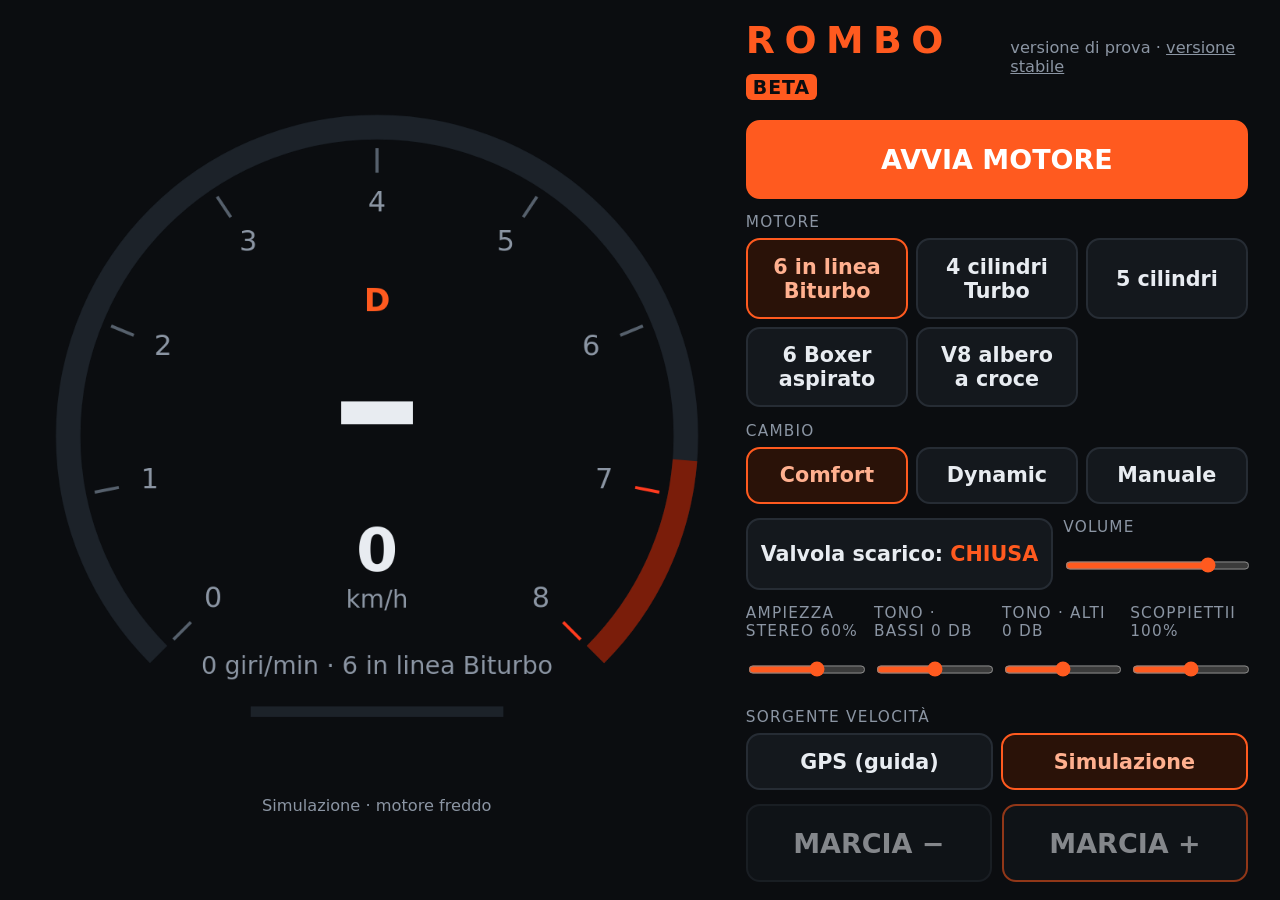
==== beta/index.html @ 0d815f4f "Beta in /beta/ (scope e cache separati rombo-beta-v1): GPS con modello veicolo come Simulazione, cam" ====
<!doctype html>
<html lang="it">
<head>
<meta charset="utf-8">
<meta name="viewport" content="width=device-width, initial-scale=1, viewport-fit=cover">
<meta name="theme-color" content="#0b0d10">
<title>Rombo BETA — motore virtuale</title>
<link rel="manifest" href="manifest.webmanifest">
<link rel="icon" href="icons/icon-192.png">
<link rel="stylesheet" href="style.css">
</head>
<body>
<main id="app">
  <section id="cluster">
    <canvas id="gauge" width="900" height="900" aria-label="Contagiri"></canvas>
    <div id="status"><span id="srcStatus">Simulazione</span> · <span id="warmStatus">motore freddo</span></div>
  </section>

  <section id="controls">
    <header><h1>ROMBO <span class="beta">BETA</span></h1><span class="sub">versione di prova · <a href="../">versione stabile</a></span></header>

    <button id="startBtn" class="big primary">AVVIA MOTORE</button>

    <div class="group">
      <label>Motore</label>
      <div class="seg" id="presetSeg"></div>
    </div>

    <div class="group">
      <label>Cambio</label>
      <div class="seg" id="modeSeg">
        <button data-v="comfort">Comfort</button>
        <button data-v="dynamic">Dynamic</button>
        <button data-v="manual">Manuale</button>
      </div>
    </div>

    <div class="row">
      <button id="valveBtn" class="toggle">Valvola scarico: <b>CHIUSA</b></button>
      <div class="vol"><label for="vol">Volume</label><input id="vol" type="range" min="0" max="1" step="0.01"></div>
    </div>
    <div class="row tone">
      <div class="vol"><label for="width">Ampiezza stereo <span id="widthVal"></span></label><input id="width" type="range" min="0" max="1" step="0.05"></div>
      <div class="vol"><label for="bass">Tono · bassi <span id="bassVal"></span></label><input id="bass" type="range" min="-6" max="6" step="1"></div>
      <div class="vol"><label for="treble">Tono · alti <span id="trebleVal"></span></label><input id="treble" type="range" min="-6" max="6" step="1"></div>
      <div class="vol"><label for="pops">Scoppiettii <span id="popsVal"></span></label><input id="pops" type="range" min="0" max="2" step="0.1"></div>
    </div>

    <div class="group">
      <label>Sorgente velocità</label>
      <div class="seg" id="srcSeg">
        <button data-v="gps">GPS (guida)</button>
        <button data-v="sim">Simulazione</button>
      </div>
    </div>

    <div id="shiftRow" class="row">
      <button id="downBtn" class="big">MARCIA −</button>
      <button id="upBtn" class="big accent">MARCIA +</button>
    </div>

    <div id="simPanel" class="group">
      <div class="row">
        <button id="gasBtn" class="big hold accent">GAS</button>
        <button id="brakeBtn" class="big hold">FRENO</button>
        <button id="neutralBtn" class="toggle">Folle: <b>NO</b></button>
      </div>
      <div class="vol"><label for="thr">Pedale <span id="thrVal">100%</span></label><input id="thr" type="range" min="0.1" max="1" step="0.05"></div>
    </div>

    <details id="more">
      <summary>Altre impostazioni</summary>
      <div class="vol"><label for="sens">Sensibilità GPS (carico) <span id="sensVal"></span></label><input id="sens" type="range" min="0.3" max="3" step="0.1"></div>
      <label class="chk"><input type="checkbox" id="hybridChk"> Strato campioni reali CC0 (sperimentale, solo 4T, fino a ~3000 giri)</label>
      <label class="chk"><input type="checkbox" id="safeChk"> Modalità sicura (audio minimo: niente EQ/stereo, niente elementi media)</label>
      <label class="chk"><input type="checkbox" id="mediaChk"> Comandi volante (Media Session) — sperimentale</label>
      <label class="chk"><input type="checkbox" id="routeChk"> Instrada l'audio come sorgente media (prova se l'auto non riproduce)</label>
      <p class="hint">Tasti: ↑ / Invio / Traccia succ. / Play = marcia su · ↓ / Traccia prec. = marcia giù · W = gas · S = freno (simulazione).
      In GPS il suono segue velocità e accelerazione dell'auto; serve HTTPS e il permesso posizione.</p>
    </details>
    <details id="logPanel">
      <summary>Registro errori</summary>
      <pre id="logBox" class="log"></pre>
    </details>
  </section>
</main>
<audio id="mediaEl" playsinline></audio>
<script type="module" src="app.js"></script>
</body>
</html>
---- beta/style.css ----
:root { --bg:#0b0d10; --panel:#14181d; --line:#262c34; --txt:#e8ecf1; --dim:#8b95a3; --acc:#ff5a1f; --ok:#36c46b; }
* { box-sizing: border-box; -webkit-tap-highlight-color: transparent; }
html, body { margin:0; height:100%; background:var(--bg); color:var(--txt); font-family: system-ui, -apple-system, "Segoe UI", Roboto, sans-serif; user-select:none; touch-action: manipulation; }
#app { display:grid; grid-template-columns: 58fr 42fr; height:100vh; gap:2vh; padding:2vh 2vw; }
#cluster { display:flex; flex-direction:column; align-items:center; justify-content:center; min-height:0; }
#gauge { width:min(100%, 86vh); height:auto; aspect-ratio:1; }
#status { color:var(--dim); font-size:clamp(14px,1.8vh,24px); margin-top:1vh; }
#controls { display:flex; flex-direction:column; gap:1.6vh; overflow:auto; padding-right:.5vw; }
header { display:flex; align-items:baseline; gap:1vw; }
h1 { margin:0; font-size:clamp(26px,4.2vh,56px); letter-spacing:.25em; font-weight:800; color:var(--acc); }
.sub { color:var(--dim); font-size:clamp(14px,1.8vh,22px); }
.group { display:flex; flex-direction:column; gap:.8vh; }
.group > label, .vol label { color:var(--dim); font-size:clamp(13px,1.7vh,22px); text-transform:uppercase; letter-spacing:.08em; }
button { font:inherit; color:var(--txt); background:var(--panel); border:2px solid var(--line); border-radius:14px; padding:1.6vh 1vw; font-size:clamp(16px,2.3vh,30px); font-weight:600; cursor:pointer; }
button:active { transform:scale(.98); }
button.big { padding:2.4vh 1vw; font-size:clamp(18px,3vh,40px); flex:1; }
button.primary { background:var(--acc); border-color:var(--acc); color:#fff; }
button.primary.on { background:#2a1208; color:var(--acc); }
button.accent { border-color:var(--acc); }
button.hold.pressed { background:var(--acc); color:#fff; }
.seg { display:flex; gap:.6vw; }
.seg button { flex:1; }
.seg button.sel { background:#2a1208; border-color:var(--acc); color:#ffb08f; }
.row { display:flex; gap:.8vw; align-items:stretch; }
.toggle b { color:var(--acc); }
.toggle.on { border-color:var(--ok); } .toggle.on b { color:var(--ok); }
.vol { display:flex; flex-direction:column; flex:1; gap:.5vh; justify-content:center; }
input[type=range] { width:100%; height:5vh; accent-color: var(--acc); }
details { color:var(--dim); font-size:clamp(14px,1.8vh,22px); }
summary { cursor:pointer; padding:1vh 0; }
.chk { display:flex; gap:.8vw; align-items:center; padding:.8vh 0; color:var(--txt); }
.chk input { width:3vh; height:3vh; accent-color: var(--acc); }
.hint { line-height:1.4; }
.hidden { display:none !important; }
@media (max-aspect-ratio: 1/1) {
  #app { grid-template-columns: 1fr; height:auto; }
  #gauge { width:min(100%, 60vh); }
  button.big { padding:2vh 2vw; }
}
#shiftRow.dim button { opacity:.55; }
#presetSeg { display:grid; grid-template-columns:repeat(3,1fr); }

.log { white-space:pre-wrap; font-size:clamp(11px,1.4vh,16px); color:var(--dim); max-height:30vh; overflow:auto; background:#0b0d10; padding:.6em; border-radius:8px; }
#logPanel summary { color:var(--dim); cursor:pointer; padding:.5em 0; }

.beta{font-size:.5em;background:#ff5a1f;color:#0b0d10;border-radius:6px;padding:2px 7px;vertical-align:middle;letter-spacing:.05em}
header .sub a{color:#8b95a3}
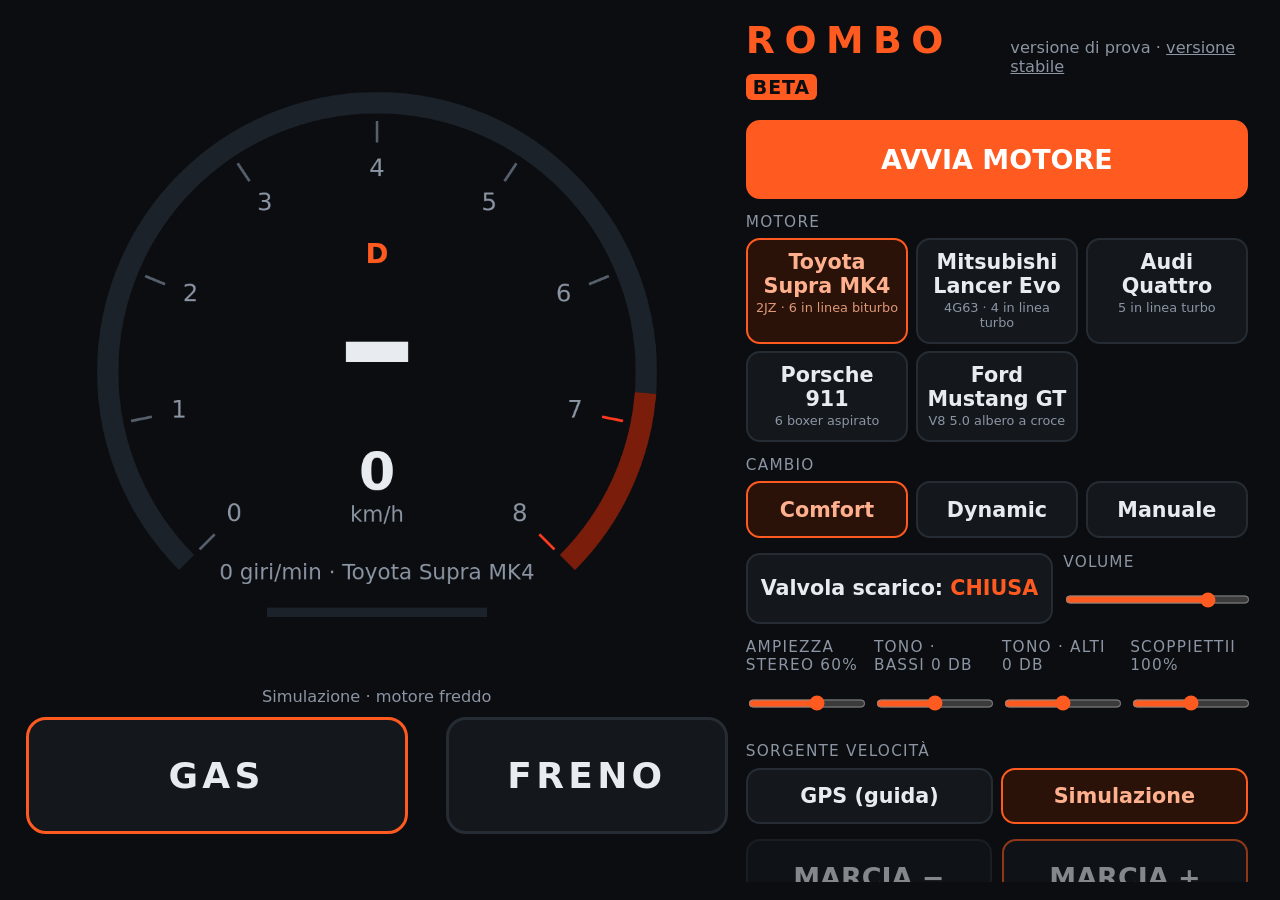
==== commit fc4ba418: "Beta: preset con nomi di auto famose (Supra MK4, Lancer Evo, Audi Quattro, Porsche 911, Mustang GT) " ====
--- a/beta/index.html
+++ b/beta/index.html
@@ -14,6 +14,10 @@
   <section id="cluster">
     <canvas id="gauge" width="900" height="900" aria-label="Contagiri"></canvas>
     <div id="status"><span id="srcStatus">Simulazione</span> · <span id="warmStatus">motore freddo</span></div>
+    <div id="pedalRow" class="row">
+      <button id="gasBtn" class="big hold accent pedal">GAS</button>
+      <button id="brakeBtn" class="big hold pedal">FRENO</button>
+    </div>
   </section>
 
   <section id="controls">
@@ -61,8 +65,6 @@
 
     <div id="simPanel" class="group">
       <div class="row">
-        <button id="gasBtn" class="big hold accent">GAS</button>
-        <button id="brakeBtn" class="big hold">FRENO</button>
         <button id="neutralBtn" class="toggle">Folle: <b>NO</b></button>
       </div>
       <div class="vol"><label for="thr">Pedale <span id="thrVal">100%</span></label><input id="thr" type="range" min="0.1" max="1" step="0.05"></div>
@@ -71,7 +73,7 @@
     <details id="more">
       <summary>Altre impostazioni</summary>
       <div class="vol"><label for="sens">Sensibilità GPS (carico) <span id="sensVal"></span></label><input id="sens" type="range" min="0.3" max="3" step="0.1"></div>
-      <label class="chk"><input type="checkbox" id="hybridChk"> Strato campioni reali CC0 (sperimentale, solo 4T, fino a ~3000 giri)</label>
+      <label class="chk"><input type="checkbox" id="hybridChk"> Strato campioni reali CC0 (sperimentale, solo Lancer Evo, fino a ~3000 giri)</label>
       <label class="chk"><input type="checkbox" id="safeChk"> Modalità sicura (audio minimo: niente EQ/stereo, niente elementi media)</label>
       <label class="chk"><input type="checkbox" id="mediaChk"> Comandi volante (Media Session) — sperimentale</label>
       <label class="chk"><input type="checkbox" id="routeChk"> Instrada l'audio come sorgente media (prova se l'auto non riproduce)</label>
--- a/beta/style.css
+++ b/beta/style.css
@@ -3,7 +3,7 @@
 html, body { margin:0; height:100%; background:var(--bg); color:var(--txt); font-family: system-ui, -apple-system, "Segoe UI", Roboto, sans-serif; user-select:none; touch-action: manipulation; }
 #app { display:grid; grid-template-columns: 58fr 42fr; height:100vh; gap:2vh; padding:2vh 2vw; }
 #cluster { display:flex; flex-direction:column; align-items:center; justify-content:center; min-height:0; }
-#gauge { width:min(100%, 86vh); height:auto; aspect-ratio:1; }
+#gauge { width:min(100%, 68vh); height:auto; aspect-ratio:1; }
 #status { color:var(--dim); font-size:clamp(14px,1.8vh,24px); margin-top:1vh; }
 #controls { display:flex; flex-direction:column; gap:1.6vh; overflow:auto; padding-right:.5vw; }
 header { display:flex; align-items:baseline; gap:1vw; }
@@ -34,7 +34,8 @@
 .hidden { display:none !important; }
 @media (max-aspect-ratio: 1/1) {
   #app { grid-template-columns: 1fr; height:auto; }
-  #gauge { width:min(100%, 60vh); }
+  #gauge { width:min(100%, 50vh); }
+  #cluster { justify-content:flex-start; }
   button.big { padding:2vh 2vw; }
 }
 #shiftRow.dim button { opacity:.55; }
@@ -45,3 +46,13 @@
 
 .beta{font-size:.5em;background:#ff5a1f;color:#0b0d10;border-radius:6px;padding:2px 7px;vertical-align:middle;letter-spacing:.05em}
 header .sub a{color:#8b95a3}
+
+/* pedali sotto il contagiri: grandi, sempre visibili insieme al contagiri */
+#pedalRow { width:min(100%, 80vh); margin-top:1.2vh; gap:3vw; }
+button.pedal { min-height:clamp(72px, 13vh, 170px); font-size:clamp(22px, 4vh, 54px); letter-spacing:.12em; border-width:3px; border-radius:20px;
+  touch-action:none; -webkit-user-select:none; user-select:none; -webkit-touch-callout:none; }
+#gasBtn.pedal { flex:1.4; }
+#presetSeg button { display:flex; flex-direction:column; align-items:center; gap:.3vh; line-height:1.15; padding:1.2vh .6vw; }
+#presetSeg button small { font-size:.62em; font-weight:500; color:var(--dim); }
+#presetSeg button.sel small { color:#ffb08f; opacity:.85; }
+@media (max-aspect-ratio: 1/1) { #pedalRow { width:100%; } button.pedal { min-height:clamp(72px, 11vh, 120px); } }
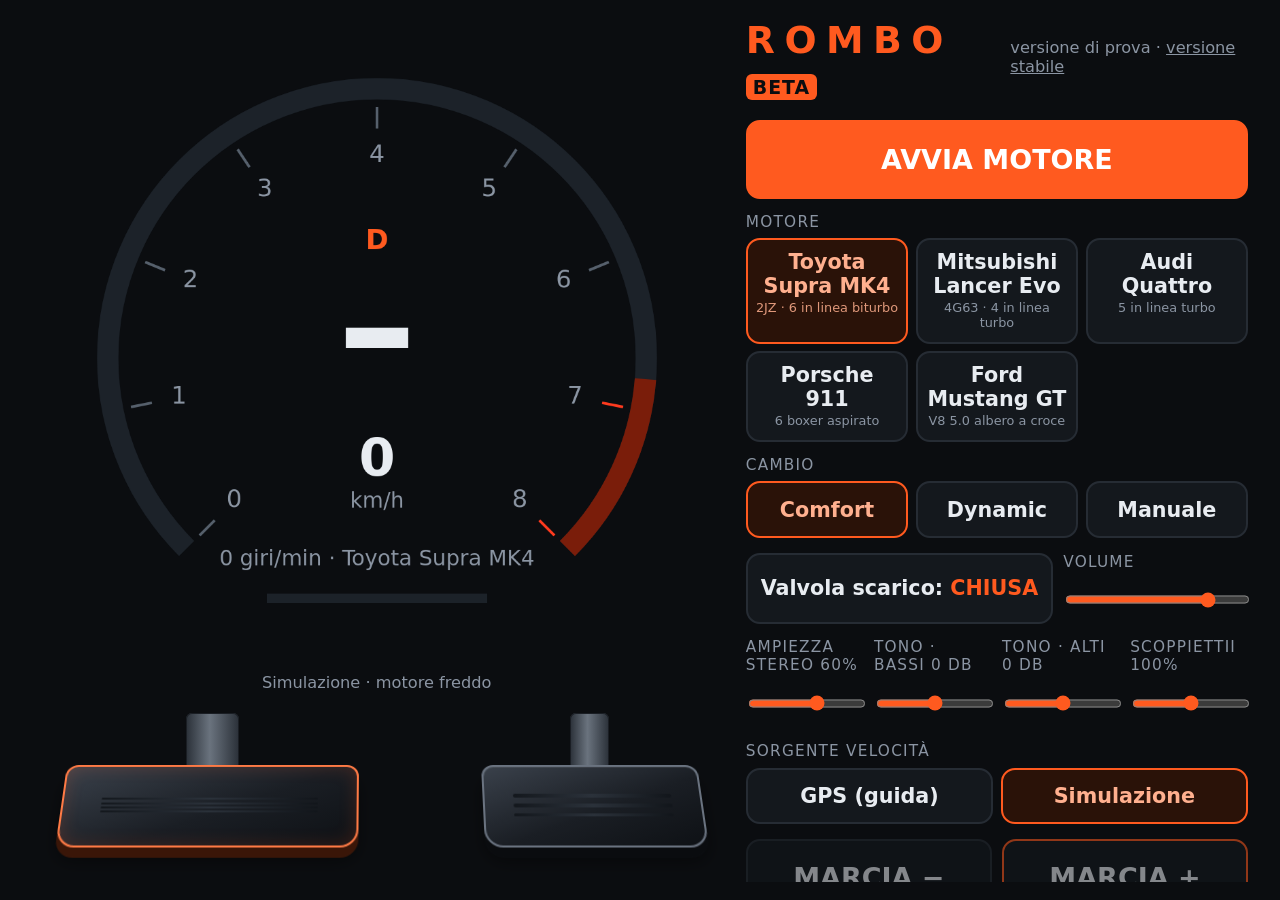
==== commit e93e2757: "Beta: suono più pieno (corpo/presenza, flutter/pop meno granulosi, scarico aperto), pedali disegnati" ====
--- a/beta/index.html
+++ b/beta/index.html
@@ -14,9 +14,17 @@
   <section id="cluster">
     <canvas id="gauge" width="900" height="900" aria-label="Contagiri"></canvas>
     <div id="status"><span id="srcStatus">Simulazione</span> · <span id="warmStatus">motore freddo</span></div>
-    <div id="pedalRow" class="row">
-      <button id="gasBtn" class="big hold accent pedal">GAS</button>
-      <button id="brakeBtn" class="big hold pedal">FRENO</button>
+    <div id="pedalRow" class="pedals" aria-label="Pedali simulazione">
+      <button id="gasBtn" class="pedal-btn gas hold" type="button" aria-label="Gas">
+        <span class="pedal-arm"></span>
+        <span class="pedal-pad"><span class="pedal-rib"></span><span class="pedal-rib"></span><span class="pedal-rib"></span><span class="pedal-rib"></span></span>
+        <span class="pedal-label">GAS</span>
+      </button>
+      <button id="brakeBtn" class="pedal-btn brake hold" type="button" aria-label="Freno">
+        <span class="pedal-arm"></span>
+        <span class="pedal-pad"><span class="pedal-rib"></span><span class="pedal-rib"></span><span class="pedal-rib"></span></span>
+        <span class="pedal-label">FRENO</span>
+      </button>
     </div>
   </section>
 
@@ -56,6 +64,8 @@
         <button data-v="gps">GPS (guida)</button>
         <button data-v="sim">Simulazione</button>
       </div>
+      <label class="chk" id="cruiseRow"><input type="checkbox" id="cruiseChk" checked> Mantieni crociera (GPS)</label>
+      <p class="hint" id="cruiseHint">Se la velocità GPS resta stabile per qualche secondo, il pedale virtuale si blocca in modo morbido: il suono di crociera non “caccia”. Si sblocca da solo se accelera o frena.</p>
     </div>
 
     <div id="shiftRow" class="row">
--- a/beta/style.css
+++ b/beta/style.css
@@ -17,7 +17,7 @@
 button.primary { background:var(--acc); border-color:var(--acc); color:#fff; }
 button.primary.on { background:#2a1208; color:var(--acc); }
 button.accent { border-color:var(--acc); }
-button.hold.pressed { background:var(--acc); color:#fff; }
+button.hold.pressed:not(.pedal-btn) { background:var(--acc); color:#fff; }
 .seg { display:flex; gap:.6vw; }
 .seg button { flex:1; }
 .seg button.sel { background:#2a1208; border-color:var(--acc); color:#ffb08f; }
@@ -47,12 +47,53 @@
 .beta{font-size:.5em;background:#ff5a1f;color:#0b0d10;border-radius:6px;padding:2px 7px;vertical-align:middle;letter-spacing:.05em}
 header .sub a{color:#8b95a3}
 
-/* pedali sotto il contagiri: grandi, sempre visibili insieme al contagiri */
-#pedalRow { width:min(100%, 80vh); margin-top:1.2vh; gap:3vw; }
-button.pedal { min-height:clamp(72px, 13vh, 170px); font-size:clamp(22px, 4vh, 54px); letter-spacing:.12em; border-width:3px; border-radius:20px;
-  touch-action:none; -webkit-user-select:none; user-select:none; -webkit-touch-callout:none; }
-#gasBtn.pedal { flex:1.4; }
 #presetSeg button { display:flex; flex-direction:column; align-items:center; gap:.3vh; line-height:1.15; padding:1.2vh .6vw; }
 #presetSeg button small { font-size:.62em; font-weight:500; color:var(--dim); }
 #presetSeg button.sel small { color:#ffb08f; opacity:.85; }
-@media (max-aspect-ratio: 1/1) { #pedalRow { width:100%; } button.pedal { min-height:clamp(72px, 11vh, 120px); } }
+#cruiseRow, #cruiseHint { display:none; }
+#cruiseRow.show, #cruiseHint.show { display:flex; }
+#cruiseHint.show { display:block; margin:0; opacity:.85; font-size:clamp(12px,1.5vh,18px); }
+
+/* pedali disegnati sotto il contagiri (GAS sinistra, FRENO destra) */
+.pedals { display:flex; width:min(100%, 80vh); margin-top:1.4vh; gap:4vw; align-items:flex-end; justify-content:center; perspective:700px; }
+.pedal-btn {
+  position:relative; flex:1; height:clamp(96px, 16vh, 200px); padding:0; border:0; background:transparent;
+  touch-action:none; -webkit-user-select:none; user-select:none; -webkit-touch-callout:none;
+  display:flex; flex-direction:column; align-items:center; justify-content:flex-end;
+  transform-style:preserve-3d; cursor:pointer;
+}
+.pedal-btn.gas { flex:1.35; }
+.pedal-arm {
+  position:absolute; top:6%; width:14%; height:42%; border-radius:6px;
+  background:linear-gradient(90deg,#2a3038,#6a737e 45%,#2a3038);
+  box-shadow:inset 0 0 0 1px #1a1e24; transform-origin:top center;
+  transition:transform .08s ease-out;
+}
+.pedal-pad {
+  position:relative; z-index:1; width:78%; height:58%; border-radius:12px 12px 18px 18px;
+  display:flex; flex-direction:column; justify-content:space-evenly; align-items:stretch; padding:8% 10%;
+  background:linear-gradient(160deg,#3a414b 0%,#1a1e24 55%,#0e1115 100%);
+  border:2px solid #4a5562; box-shadow:0 10px 0 #0a0c0f, 0 14px 18px rgba(0,0,0,.45), inset 0 1px 0 rgba(255,255,255,.08);
+  transform:rotateX(18deg) translateZ(0); transform-origin:center top;
+  transition:transform .08s ease-out, box-shadow .08s ease-out, border-color .08s;
+}
+.pedal-rib { display:block; height:10%; border-radius:3px; background:linear-gradient(90deg,#11151a,#2c333c 50%,#11151a); opacity:.9; }
+.pedal-label {
+  position:absolute; bottom:10%; z-index:2; font-size:clamp(14px,2.2vh,28px); font-weight:800; letter-spacing:.18em;
+  color:#c5ccd6; text-shadow:0 1px 0 #000; pointer-events:none;
+}
+.pedal-btn.gas .pedal-pad { border-color:#ff7a45; box-shadow:0 10px 0 #3a1608, 0 14px 18px rgba(0,0,0,.45), inset 0 0 18px rgba(255,90,31,.18); }
+.pedal-btn.gas .pedal-label { color:#ffb08f; }
+.pedal-btn.brake .pedal-pad { border-color:#6a7380; }
+/* pressione: pedale affonda */
+.pedal-btn.pressed .pedal-pad {
+  transform:rotateX(34deg) translateY(10px) translateZ(-6px);
+  box-shadow:0 3px 0 #0a0c0f, 0 6px 10px rgba(0,0,0,.5), inset 0 8px 14px rgba(0,0,0,.35);
+}
+.pedal-btn.pressed .pedal-arm { transform:rotateX(16deg) scaleY(.92); }
+.pedal-btn.gas.pressed .pedal-pad { border-color:#ff5a1f; background:linear-gradient(160deg,#5a2a16 0%,#2a1208 60%,#140806 100%); }
+.pedal-btn.brake.pressed .pedal-pad { border-color:#9aa3ae; background:linear-gradient(160deg,#4a515a 0%,#1c2229 60%,#0e1115 100%); }
+@media (max-aspect-ratio: 1/1) {
+  .pedals { width:100%; gap:5vw; }
+  .pedal-btn { height:clamp(88px, 14vh, 140px); }
+}
